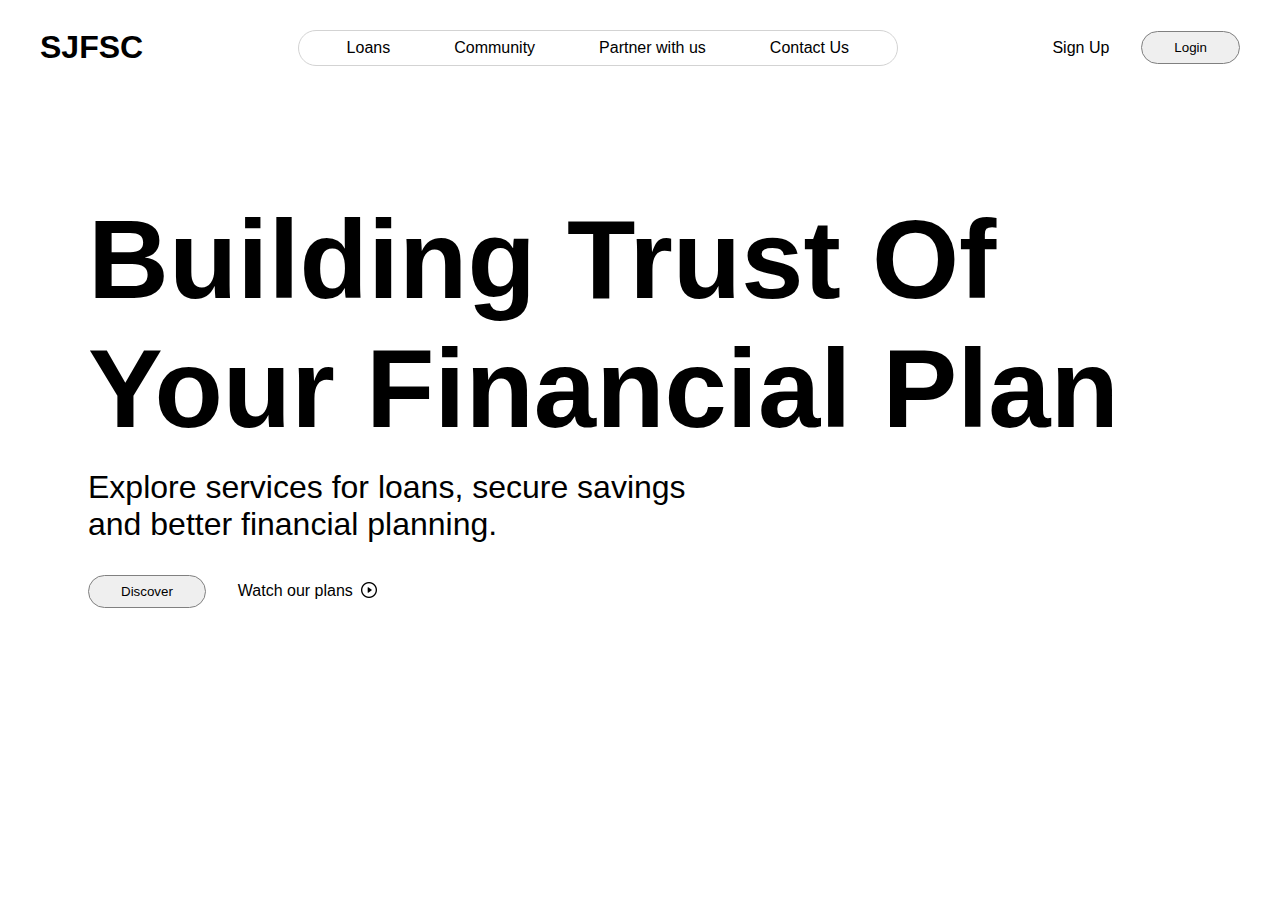
==== index.html @ ea8ee57e "sjfsc first draft" ====
<!DOCTYPE html>
<html lang="en">
<head>
    <meta charset="UTF-8">
    <meta name="viewport" content="width=device-width, initial-scale=1.0">
    <link rel="stylesheet" href="style.css">
    <title>SJFSC</title>
</head>
<body>
    <div class="header">
        <h1>SJFSC</h1>
        <div class="navbar">
            <li>Loans</li>
            <li>Community</li>
            <li>Partner with us</li>
            <li>Contact Us</li>
        </div>
        <div class="buttons">
            <a href="">
                Sign Up
            </a>
            <button class="headerBtn">
                Login
            </button>
        </div>
    </div>

    <div class="Hero">
        <h1 class="heroHeadline">
            Building Trust Of <br>Your Financial Plan
        </h1>
        <p>
            Explore services for loans, secure savings<br> and better financial planning.
        </p>

        <div class="heroBtns">
            <button class="heroBtn">
                Discover
            </button>
                <a href="">
                    Watch our plans
                    <span><img id="playBtn" src="./icons/play-button.png"></span>
                </a>
        </div>
    </div>
</body>
</html>
---- style.css ----
html {
    margin: 0;
    font-family: Arial, Helvetica, sans-serif;
}

body {
    height: 100vh;
    /* background-image: linear-gradient(to bottom right, #fbf8d8, #fdf9aa, #d7f378, #c9f172, #50b159, #182e2a); */
}

.header {
    display: flex;
    justify-content: space-between;
    align-items: center;
    margin: 0 2rem;
}

.navbar {
    display: flex;
    justify-content: space-between;
    align-items: center;
    border: 0.1rem solid lightgray;
    padding: 0.5rem 1rem;
    border-radius: 2rem;
}

li {
    list-style-type: none;
    margin: 0 2rem;
}

.buttons {
    display: flex;
    justify-content: space-between;
    align-items: center;
}

button {
    padding: 0.5rem 2rem;
    border-radius: 2rem;
    border: 0.1rem solid grey;
}

.headerBtn {
    margin-left: 2rem;
}

a {
    text-decoration: none;
    color: black;
}

.Hero {
    text-align: left;
    padding: 2rem 5rem;
}

.heroHeadline {
    font-size: 7rem;
    margin-bottom: 0;
}

p {
    font-size: 2rem;
    margin-top: 1rem;
}

.heroBtns {
    display: flex;
    align-items: center;
}

.heroBtn {
    margin-right: 2rem;
}

#playBtn {
    height: 1rem;
    margin:0 0 -0.1rem 0.2rem;
}
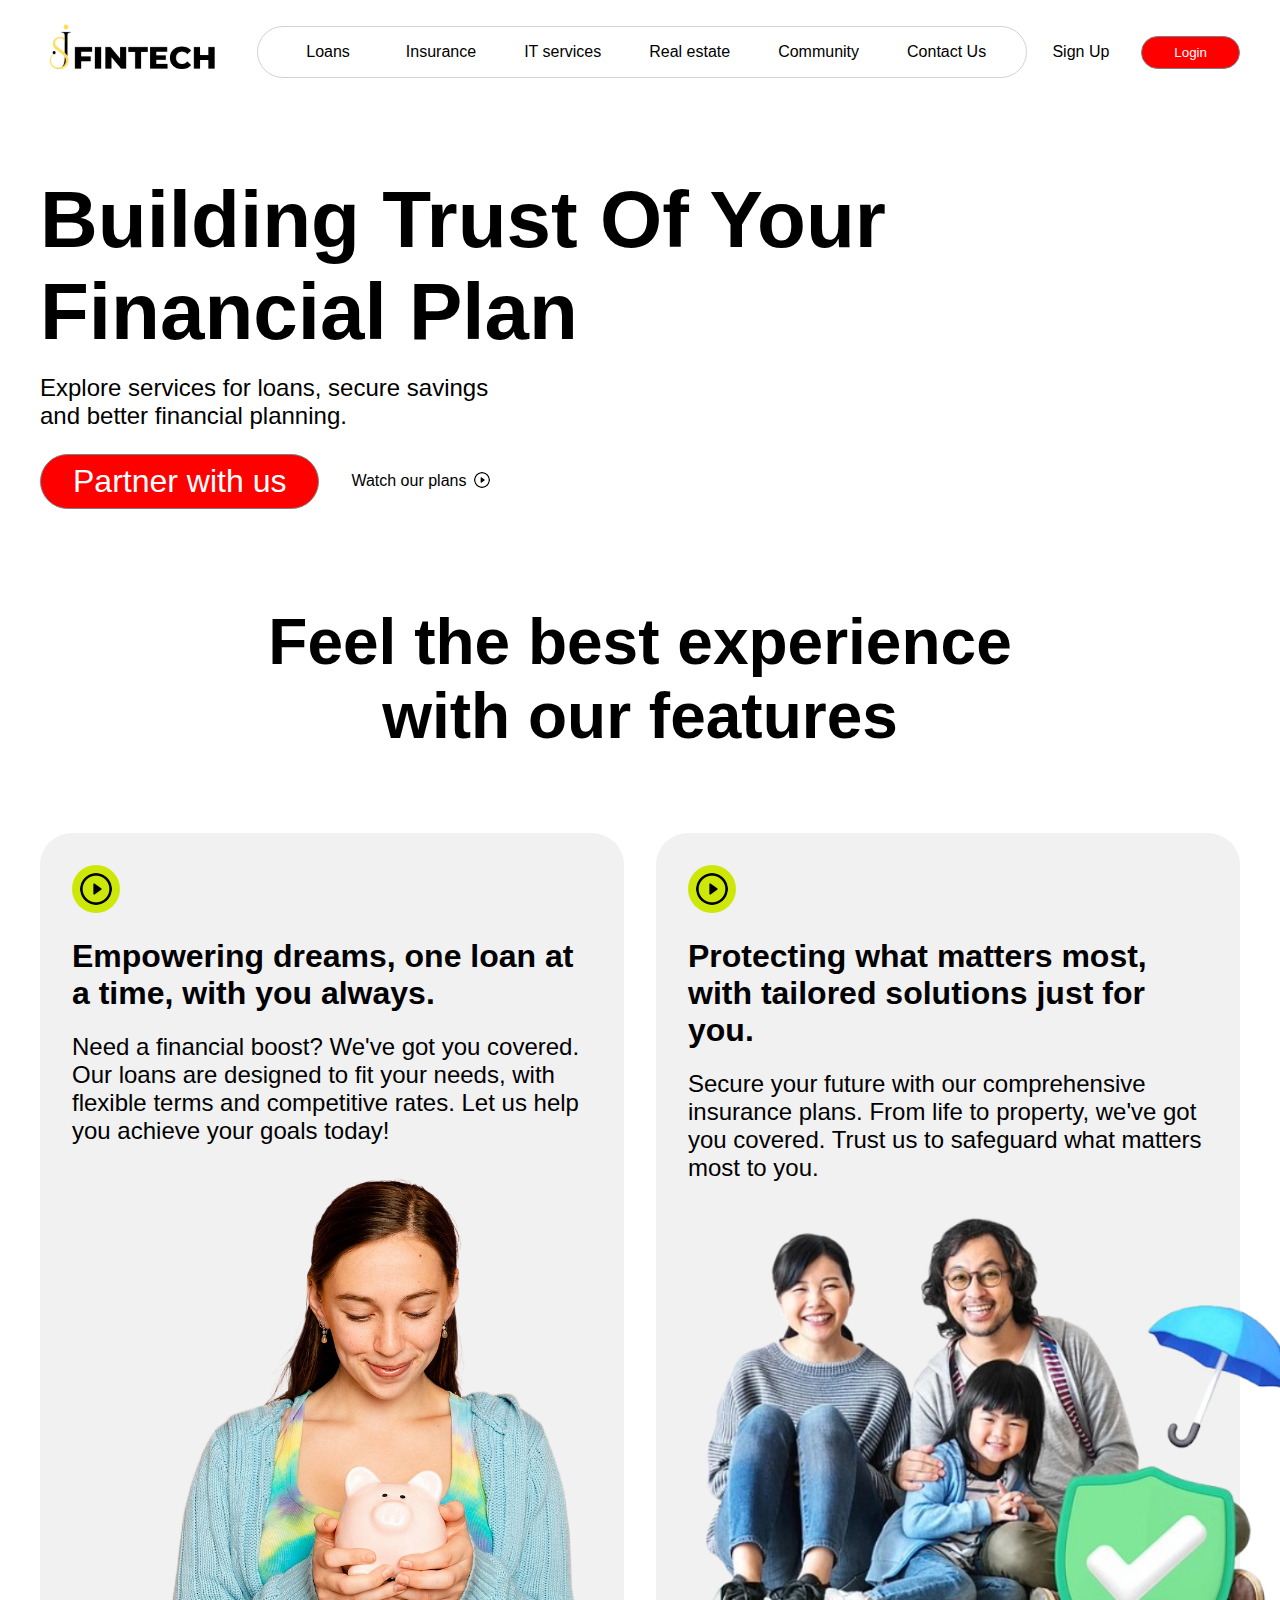
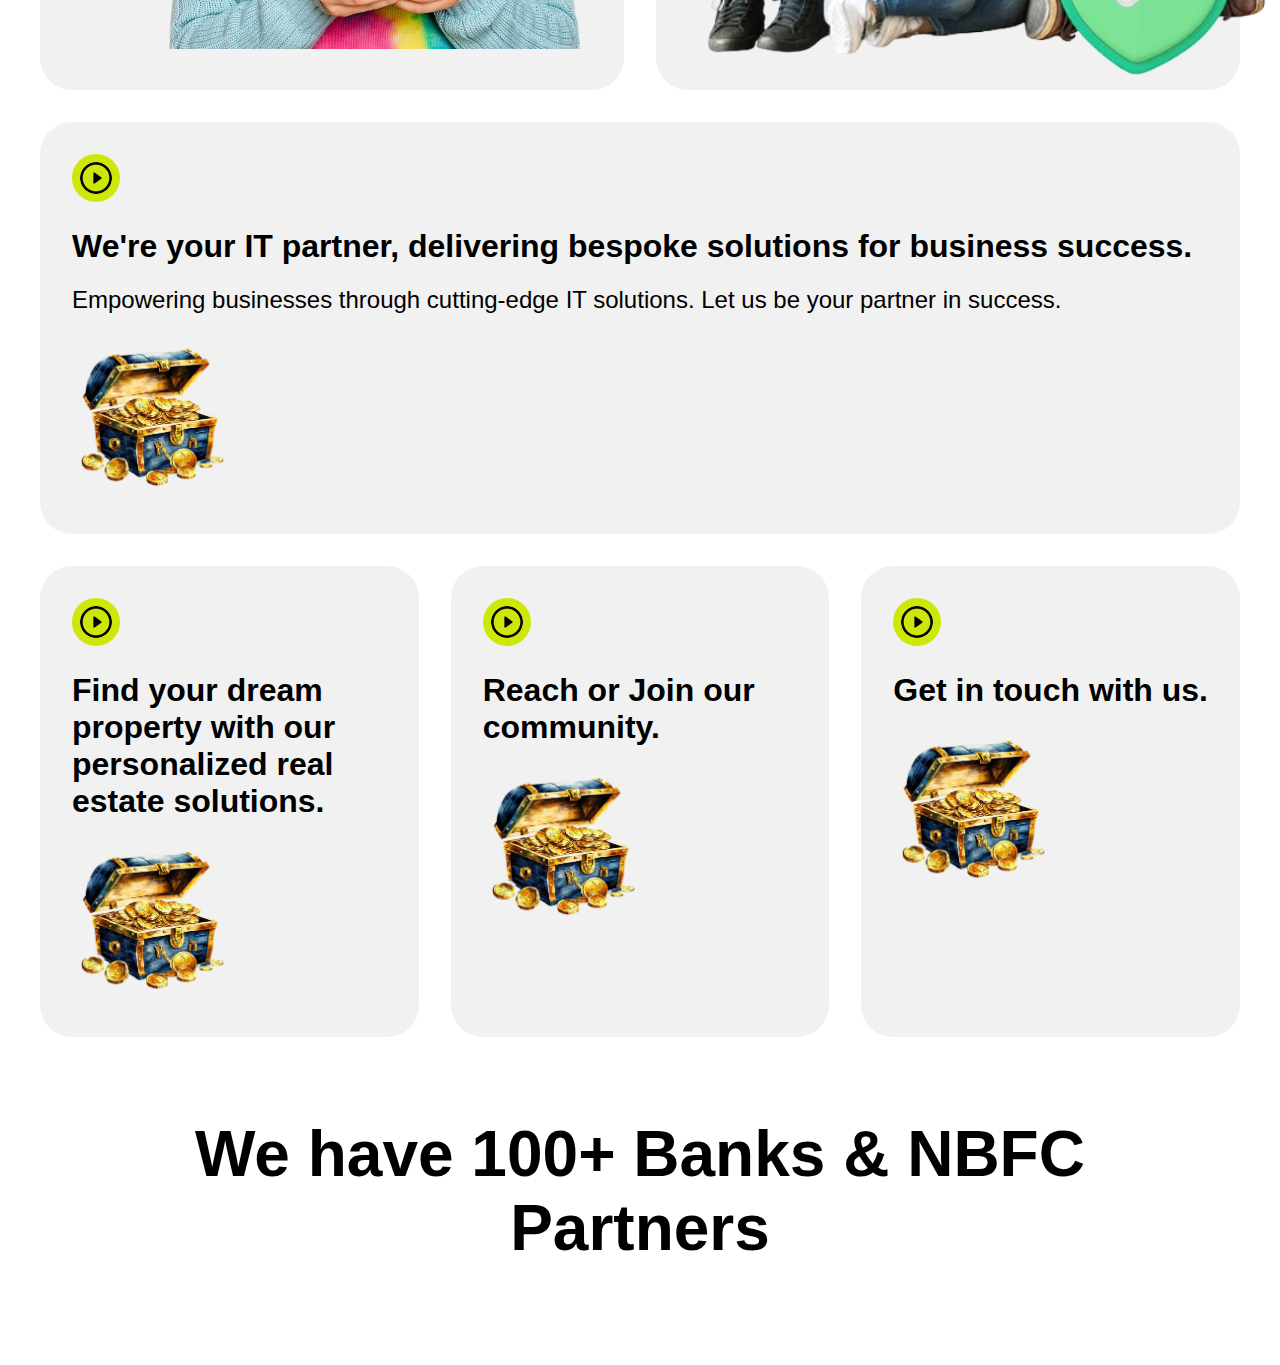
==== commit c2b2d9e9: "added logo, second section, dropdown menu" ====
--- a/index.html
+++ b/index.html
@@ -8,11 +8,34 @@
 </head>
 <body>
     <div class="header">
-        <h1>SJFSC</h1>
+        <img class="logo" src="./icons/logo/sjlogo.png">
         <div class="navbar">
-            <li>Loans</li>
+            <div class="loans">
+                <!-- <a href=""> -->
+                    <button class="loanBtn" onclick="myFunction()">Loans</button>
+                    <div id="loansDD" class="loans-content">
+                        <a href="#personal">Personal loan</a>
+                        <a href="#business">Business loan</a>
+                        <a href="#home">Home loan</a>
+                        <a href="#home">Loan against property / Mortgage</a>
+                        <a href="#home">Educational loan</a>
+                        <a href="#home">Overdraft (OD) and Cash credit (CC)</a>
+                        <a href="#home">Two wheeler loan</a>
+                        <a href="#home">Car loan</a>
+                        <a href="#home">Electric vehicle loan</a>
+                        <a href="#home">Commercial vehicle loan</a>
+                        <a href="#home">Used vehicle loan</a>
+                        <a href="#home">Machinery / Equipment loan</a>
+                        <a href="#home">Professional loan</a>
+                        <a href="#home">Balance transfer / Top-up loans</a>
+                        <a href="#home">Credit card loans</a>
+                    </div>
+                <!-- </a> -->
+            </div>
+            <li>Insurance</li>
+            <li>IT services</li>
+            <li>Real estate</li>
             <li>Community</li>
-            <li>Partner with us</li>
             <li>Contact Us</li>
         </div>
         <div class="buttons">
@@ -27,7 +50,7 @@
 
     <div class="Hero">
         <h1 class="heroHeadline">
-            Building Trust Of <br>Your Financial Plan
+            Building Trust Of Your<br>Financial Plan
         </h1>
         <p>
             Explore services for loans, secure savings<br> and better financial planning.
@@ -35,7 +58,7 @@
 
         <div class="heroBtns">
             <button class="heroBtn">
-                Discover
+                Partner with us
             </button>
                 <a href="">
                     Watch our plans
@@ -43,5 +66,87 @@
                 </a>
         </div>
     </div>
+
+    <h1 class="partSecondHeadline">Feel the best experience<br>with our features</h1>
+
+    <div class="partSecond">
+        <div class="partOne">
+            <div class="partLeft">
+                <a href="">
+                    <img class="icons" src="./icons/play-button.png">
+                    <h1>Empowering dreams, one loan at a time, with you always.</h1>
+                    <p class="partPara">Need a financial boost? We've got you covered. Our loans are designed to fit your needs, with flexible terms and competitive rates. Let us help you achieve your goals today!</p>
+                    <img class="image1" src="./images/loan1.png">
+                </a>
+            </div>
+            <div class="partRight">
+                <a href="">
+                    <img class="icons" src="./icons/play-button.png">
+                    <h1 class="">Protecting what matters most, with tailored solutions just for you.</h1>
+                    <p class="">Secure your future with our comprehensive insurance plans. From life to property, we've got you covered. Trust us to safeguard what matters most to you.</p>
+                    <img class="image2" src="./images/insurance.png">
+                </a>
+            </div>
+        </div>
+        <div class="partTwo">
+            <a href="">
+                <img class="icons" src="./icons/play-button.png">
+                <h1>We're your IT partner, delivering bespoke solutions for business success.</h1>
+                <p class="partPara">Empowering businesses through cutting-edge IT solutions. Let us be your partner in success.</p>
+                <img class="image3" src="./images/file.png">
+            </a>
+        </div>
+        <div class="partOne">
+            <div class="partThird">
+                <a href="">
+                    <img class="icons" src="./icons/play-button.png">
+                    <h1>Find your dream property with our personalized real estate solutions.</h1>
+                    <!-- <p class="partPara">Lorem ipsum dolor sit amet consectetur, adipisicing elit. Dignissimos, quibusdam.</p> -->
+                    <img class="image4" src="./images/file.png">
+                </a>
+            </div>
+            <div class="partThird">
+                <a href="">
+                    <img class="icons" src="./icons/play-button.png">
+                    <h1>Reach or Join our community.</h1>
+                    <!-- <p class="partPara">Lorem ipsum dolor sit amet consectetur, adipisicing elit. Dignissimos, quibusdam.</p> -->
+                    <img class="image5" src="./images/file.png">
+                </a>
+            </div>
+            <div class="partThird">
+                <a href="">
+                    <img class="icons" src="./icons/play-button.png">
+                    <h1>Get in touch with us.</h1>
+                    <!-- <p class="partPara">Lorem ipsum dolor sit amet consectetur, adipisicing elit. Dignissimos, quibusdam.</p> -->
+                    <img class="image6" src="./images/file.png">
+                </a>
+            </div>
+        </div>
+    </div>
+
+    <h1 class="partSecondHeadline">We have 100+ Banks & NBFC Partners</h1>
+    
+    <br>
+    <br>
+
 </body>
-</html>+</html>
+
+<script>
+    function myFunction(){
+        document.getElementById("loansDD").classList.toggle("show");
+    }
+
+    window.onclick = function(event) {
+        if (!event.target.matches('.loans')) {
+            let dropdowns = document.getElementsByClassName("loans-content");
+            let i;
+            for (i = 0; i < dropDowns.length; i++) {
+                let openDropdown = dropdowns[i];
+                if (openDropdown.classList.contains('show')) {
+                    openDropdown.classList.remove('show');
+                }
+            }
+        }
+    }
+</script>--- a/style.css
+++ b/style.css
@@ -4,7 +4,7 @@
 }
 
 body {
-    height: 100vh;
+    height: 80vh;
     /* background-image: linear-gradient(to bottom right, #fbf8d8, #fdf9aa, #d7f378, #c9f172, #50b159, #182e2a); */
 }
 
@@ -12,7 +12,12 @@
     display: flex;
     justify-content: space-between;
     align-items: center;
-    margin: 0 2rem;
+    margin: 1rem 2rem 0 2rem;
+}
+
+.logo {
+    height: 4rem;
+    margin-bottom: 0.5rem;
 }
 
 .navbar {
@@ -24,9 +29,60 @@
     border-radius: 2rem;
 }
 
+/* DROPDOWN BUTTONS */
+
+.loanBtn {
+    background-color: white;
+    color: black;
+    border: none;
+    font-size: 1rem;
+    border: none;
+    cursor: pointer;
+}
+
+.loanBtn:hover, .loanBtn:focus {
+    /* background-color: rgba(128, 128, 128, 0.198); */
+    background-color: black;
+    color: white;
+}
+
+.loans {
+    position: relative;
+    display: inline-block;
+}
+
+.loans-content {
+    display: none;
+    position: absolute;
+    border-radius: 1rem;
+    margin: 1rem 0;
+    min-width: 19rem;
+    overflow: auto;
+    z-index: 1;
+    background-color: rgba(254, 254, 254, 0.289);
+    backdrop-filter: saturate(180%) blur(30px);
+    box-shadow: 0.2rem 0.2rem 1rem 0.2rem rgba(196, 196, 196, 0.32);
+}
+
+.loans-content a {
+    color: black;
+    padding: 0.9rem;
+    text-decoration: none;
+    display: block;
+}
+
+.loans a:hover {
+    background-color: #000000;
+    color: white;
+}
+
+.show {
+    display: block;
+}
+
 li {
     list-style-type: none;
-    margin: 0 2rem;
+    margin: 0 1.5rem;
 }
 
 .buttons {
@@ -39,6 +95,8 @@
     padding: 0.5rem 2rem;
     border-radius: 2rem;
     border: 0.1rem solid grey;
+    background-color: red;
+    color: white;
 }
 
 .headerBtn {
@@ -52,16 +110,16 @@
 
 .Hero {
     text-align: left;
-    padding: 2rem 5rem;
+    padding: 2rem;
 }
 
 .heroHeadline {
-    font-size: 7rem;
+    font-size: 5rem;
     margin-bottom: 0;
 }
 
 p {
-    font-size: 2rem;
+    font-size: 1.5rem;
     margin-top: 1rem;
 }
 
@@ -72,10 +130,91 @@
 
 .heroBtn {
     margin-right: 2rem;
+    font-size: 2rem;
 }
 
 #playBtn {
     height: 1rem;
     margin:0 0 -0.1rem 0.2rem;
-}
-
+    background-color: white;
+    border-radius: 1rem;
+}
+
+.partSecondHeadline {
+    font-size: 4rem;
+    margin: 4rem;
+    text-align: center;
+}
+
+.partOnePara {
+    font-size: 1.2rem;
+}
+
+.partSecond {
+    display: flex;
+    flex-direction: column;
+    margin: 1rem;
+    gap: 1rem;
+}
+
+.partOne {
+    display: flex;
+    margin: 1rem;
+    gap: 2rem;
+    width: calc(100% - 2rem);
+}
+
+.partLeft, .partRight {
+    display: flex;
+    flex-direction: column;
+    background-color: rgba(211, 211, 211, 0.325);
+    padding: 2rem 2rem 0 2rem;
+    border-radius: 2rem;
+    width: calc(50% - 5rem);
+}
+
+.partTwo {
+    padding: 2rem;
+    background-color: rgba(211, 211, 211, 0.325);
+    margin: 0 1rem;
+    border-radius: 2rem;
+}
+
+.partThird {
+    display: flex;
+    flex-direction: column;
+    background-color: rgba(211, 211, 211, 0.325);
+    padding: 2rem;
+    border-radius: 2rem;
+    width: calc(33.33333% - 5rem);
+}
+
+.icons {
+    height: 2rem;
+    width: 2rem;
+    background-color: rgb(205, 231, 8);
+    padding: 0.5rem;
+    border-radius: 2rem;
+}
+
+.image1,
+.image2 {
+    height: 30rem;
+}
+
+.image1 {
+    margin-left: 4rem;
+}
+
+.image2 {
+    margin-left: -4rem;
+}
+
+.image3,
+.image4,
+.image5,
+.image6 {
+    height: 10rem;
+}
+
+
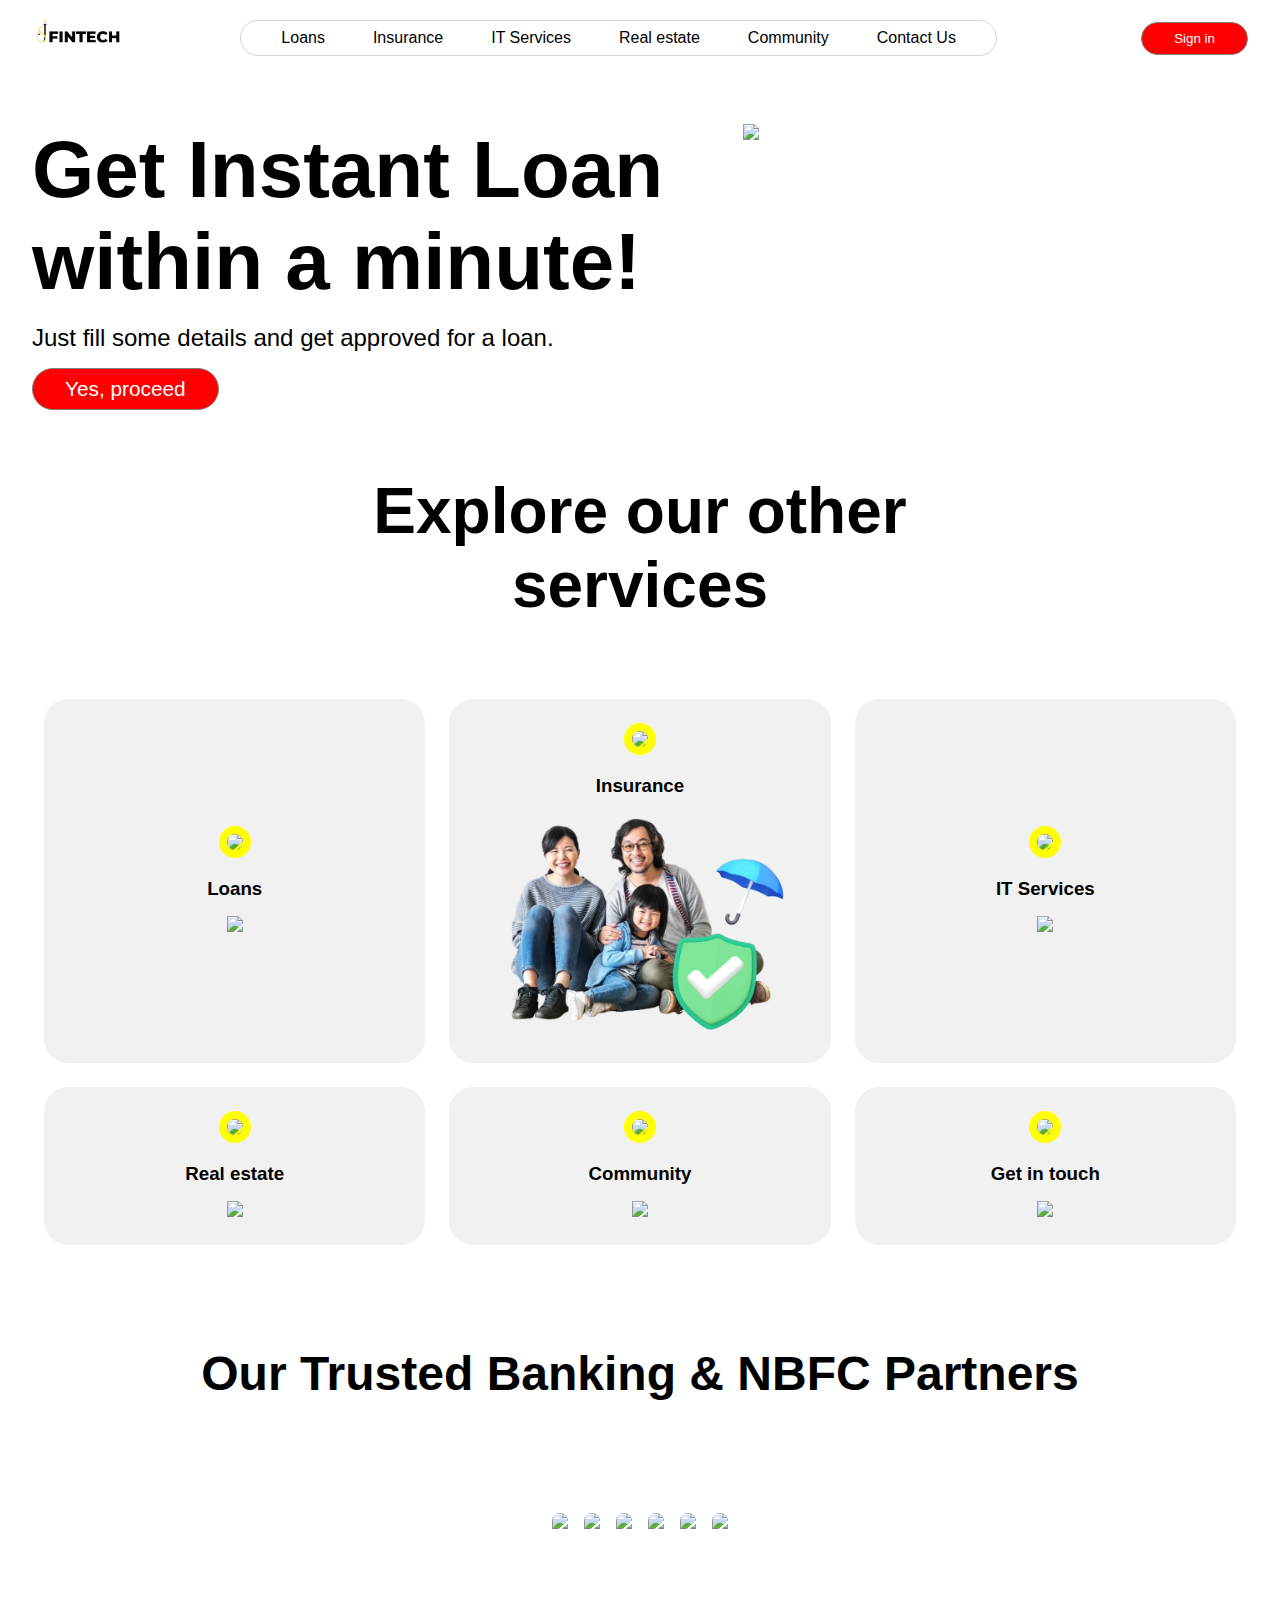
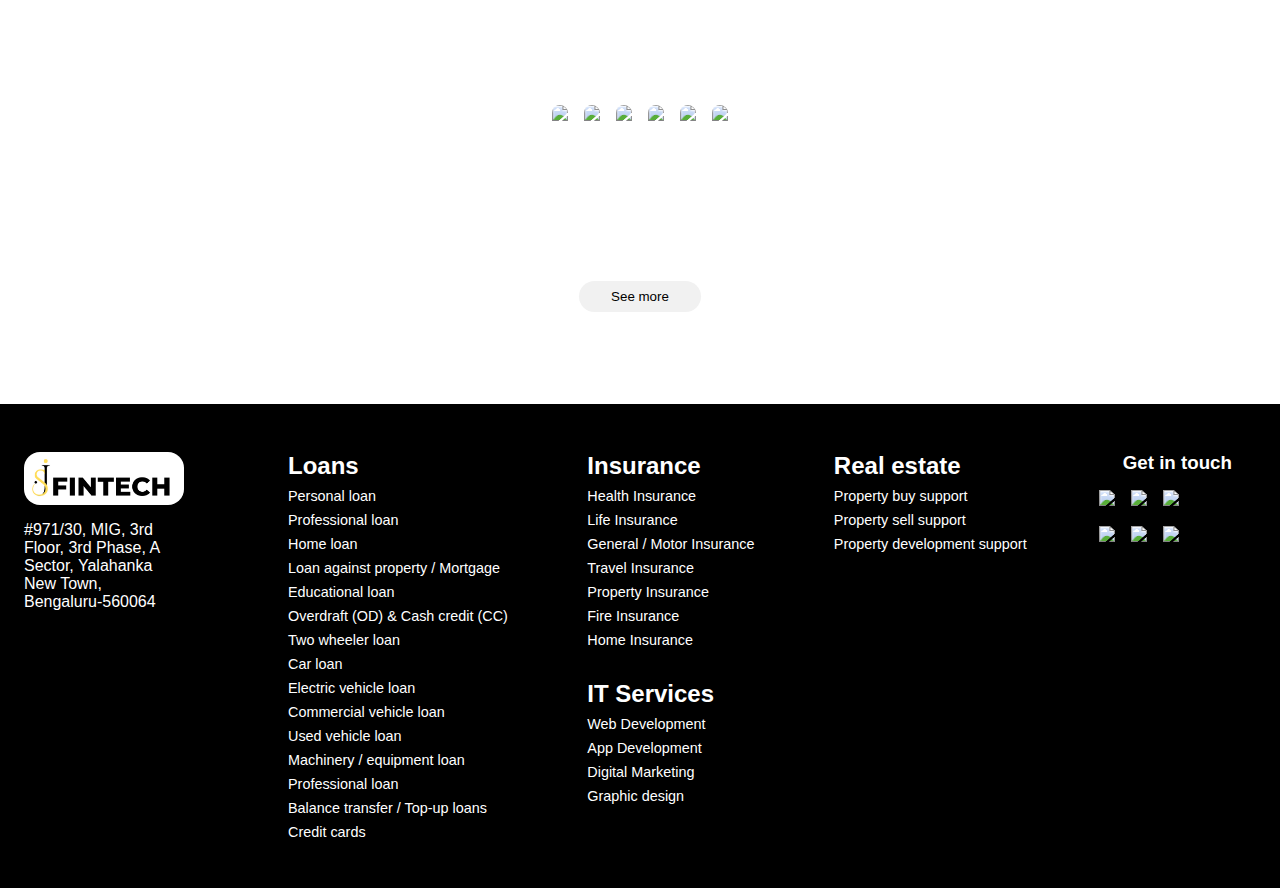
==== commit cc081b69: "add function to login button have to add google authentication to website" ====
--- a/index.html
+++ b/index.html
@@ -3,17 +3,19 @@
 <head>
     <meta charset="UTF-8">
     <meta name="viewport" content="width=device-width, initial-scale=1.0">
+    <script src="./index.js" defer type="module"></script>
     <link rel="stylesheet" href="style.css">
     <title>SJFSC</title>
 </head>
-<body>
+<body onload="showSecondary()">
     <div class="header">
-        <img class="logo" src="./icons/logo/sjlogo.png">
+        <a href="index.html">
+            <img class="logo" src="./icons/logo/sjlogo.png">
+        </a>
         <div class="navbar">
-            <div class="loans">
-                <!-- <a href=""> -->
-                    <button class="loanBtn" onclick="myFunction()">Loans</button>
-                    <div id="loansDD" class="loans-content">
+            <div class="dropdown" id="loans">
+                <a class="dropBtn" id="loanBtn">Loans</a>
+                    <div class="dropdown-content">
                         <a href="#personal">Personal loan</a>
                         <a href="#business">Business loan</a>
                         <a href="#home">Home loan</a>
@@ -28,125 +30,333 @@
                         <a href="#home">Machinery / Equipment loan</a>
                         <a href="#home">Professional loan</a>
                         <a href="#home">Balance transfer / Top-up loans</a>
-                        <a href="#home">Credit card loans</a>
-                    </div>
-                <!-- </a> -->
-            </div>
-            <li>Insurance</li>
-            <li>IT services</li>
-            <li>Real estate</li>
-            <li>Community</li>
-            <li>Contact Us</li>
+                        <a href="#home">Credit cards</a>
+                    </div>
+            </div>
+            <div class="dropdown" id="insurance">
+                <a class="dropBtn" id="loanBtn">Insurance</a>
+                    <div class="dropdown-content">
+                        <a href="#">Health insurance</a>
+                        <a href="#">Life insurance</a>
+                        <a href="#">General / Motor insurance</a>
+                        <a href="#">Travel insurance</a>
+                        <a href="#">Property insurance</a>
+                        <a href="#">Fire insurance</a>
+                        <a href="#">Home insurance</a>
+                    </div>
+            </div>
+            <div class="dropdown" id="itServices">
+                <a class="dropBtn" id="loanBtn">IT Services</a>
+                    <div class="dropdown-content">
+                        <a href="#">Web development</a>
+                        <a href="#">App development</a>
+                        <a href="#">Digital marketing</a>
+                        <a href="#">Graphic design</a>
+                    </div>
+            </div>
+            <div class="dropdown" id="realEstate">
+                <a class="dropBtn" id="loanBtn">Real estate</a>
+                    <div class="dropdown-content">
+                        <a href="#">Property Buy support</a>
+                        <a href="#">Property Sell support</a>
+                        <a href="#">Project development support</a>
+                    </div>
+            </div>
+            <div class="dropdown" id="community">
+                <a class="dropBtn" id="loanBtn">Community</a>
+                    <div class="dropdown-content">
+                    </div>
+            </div>
+            <div class="dropdown" id="contactUs">
+                <a class="dropBtn" id="loanBtn">Contact Us</a>
+                    <div class="dropdown-content">
+                    </div>
+            </div>
         </div>
         <div class="buttons">
-            <a href="">
-                Sign Up
-            </a>
-            <button class="headerBtn">
-                Login
+            <button class="headerBtn" id="google-login-btn">
+                Sign in
             </button>
         </div>
+        <!-- Hamburger menu -->
+        <div id="myNav" class="overlay">
+            <a href="" class="closeBtn" onclick="closeNav()">&times;</a>
+            <div class="overlay-content">
+                <a href="./loans.html">Loans</a>
+                <a href="./insurance.html">Insurance</a>
+                <a href="./itServices.html">IT Services</a>
+                <a href="./realEstate.html">Real estate</a>
+                <a href="#">Community</a>
+                <a href="#">Contact Us</a>
+                <a href="#">Sign up</a>
+            </div>
+        </div>
+        <span class="hamBtn" onclick="openNav()">&#9776;</span>
     </div>
 
     <div class="Hero">
-        <h1 class="heroHeadline">
-            Building Trust Of Your<br>Financial Plan
-        </h1>
-        <p>
-            Explore services for loans, secure savings<br> and better financial planning.
-        </p>
-
-        <div class="heroBtns">
-            <button class="heroBtn">
-                Partner with us
-            </button>
-                <a href="">
-                    Watch our plans
-                    <span><img id="playBtn" src="./icons/play-button.png"></span>
-                </a>
-        </div>
-    </div>
-
-    <h1 class="partSecondHeadline">Feel the best experience<br>with our features</h1>
-
-    <div class="partSecond">
-        <div class="partOne">
-            <div class="partLeft">
-                <a href="">
-                    <img class="icons" src="./icons/play-button.png">
-                    <h1>Empowering dreams, one loan at a time, with you always.</h1>
-                    <p class="partPara">Need a financial boost? We've got you covered. Our loans are designed to fit your needs, with flexible terms and competitive rates. Let us help you achieve your goals today!</p>
-                    <img class="image1" src="./images/loan1.png">
-                </a>
-            </div>
-            <div class="partRight">
-                <a href="">
-                    <img class="icons" src="./icons/play-button.png">
-                    <h1 class="">Protecting what matters most, with tailored solutions just for you.</h1>
-                    <p class="">Secure your future with our comprehensive insurance plans. From life to property, we've got you covered. Trust us to safeguard what matters most to you.</p>
-                    <img class="image2" src="./images/insurance.png">
-                </a>
-            </div>
-        </div>
-        <div class="partTwo">
-            <a href="">
-                <img class="icons" src="./icons/play-button.png">
-                <h1>We're your IT partner, delivering bespoke solutions for business success.</h1>
-                <p class="partPara">Empowering businesses through cutting-edge IT solutions. Let us be your partner in success.</p>
-                <img class="image3" src="./images/file.png">
-            </a>
-        </div>
-        <div class="partOne">
-            <div class="partThird">
-                <a href="">
-                    <img class="icons" src="./icons/play-button.png">
-                    <h1>Find your dream property with our personalized real estate solutions.</h1>
-                    <!-- <p class="partPara">Lorem ipsum dolor sit amet consectetur, adipisicing elit. Dignissimos, quibusdam.</p> -->
-                    <img class="image4" src="./images/file.png">
-                </a>
-            </div>
-            <div class="partThird">
-                <a href="">
-                    <img class="icons" src="./icons/play-button.png">
-                    <h1>Reach or Join our community.</h1>
-                    <!-- <p class="partPara">Lorem ipsum dolor sit amet consectetur, adipisicing elit. Dignissimos, quibusdam.</p> -->
-                    <img class="image5" src="./images/file.png">
-                </a>
-            </div>
-            <div class="partThird">
-                <a href="">
-                    <img class="icons" src="./icons/play-button.png">
-                    <h1>Get in touch with us.</h1>
-                    <!-- <p class="partPara">Lorem ipsum dolor sit amet consectetur, adipisicing elit. Dignissimos, quibusdam.</p> -->
-                    <img class="image6" src="./images/file.png">
-                </a>
-            </div>
-        </div>
-    </div>
-
-    <h1 class="partSecondHeadline">We have 100+ Banks & NBFC Partners</h1>
-    
+        <div class="hero_left">
+            <h1 class="heroHeadline">
+                Get Instant Loan<br>within a minute!
+            </h1>
+            <p>
+                Just fill some details and get approved for a loan.
+            </p>
+
+            <div class="heroBtns">
+                <button class="heroBtn">
+                    Yes, proceed
+                </button>
+                    <a href="">
+                    <!-- Watch our plans -->
+                    <!-- <span><img id="playBtn" src="./icons/play-button.png"></span> -->
+                    </a>
+            </div>
+        </div>
+        <div class="hero_right">
+            <img class="hero_right_image" src="./images/heroImage.png">
+        </div>
+    </div>
+
+    <h1 class="partSecondHeadline">Explore our other<br>services</h1>
+
+    <div class="services">
+        <div class="services_part">
+            <div class="services_part_section one">
+                <a href="./loans.html">
+                    <img class="icons" src="./icons/loans.png">
+                    <h3 class="services_part_section_headline">Loans</h3>
+                    <img class="services_part_section_image" src="./images/loans.png">
+                </a>
+            </div>
+            <div class="services_part_section two">
+                <a href="./insurance.html">
+                    <img class="icons" src="./icons/insurance.png">
+                    <h3 class="services_part_section_headline">Insurance</h3>
+                    <img class="services_part_section_image" src="./images/insurance.png">
+                </a>
+            </div>
+            <div class="services_part_section three">
+                <a href="./itServices.html">
+                    <img class="icons" src="./icons/ITservices.png">
+                    <h3 class="services_part_section_headline">IT Services</h3>
+                    <img class="services_part_section_image" src="./images/it.png"/>
+                </a>
+            </div>
+            <div class="services_part_section four">
+                <a href="./realEstate.html">
+                    <img class="icons" src="./icons/realEstate.png">
+                    <h3 class="services_part_section_headline">Real estate</h3>
+                    <img class="services_part_section_image real_estate" src="./images/realEstate.png">
+                </a>
+            </div>
+            <div class="services_part_section five">
+                <a href="#footer">
+                    <img class="icons" src="./icons/community.png">
+                    <h3 class="services_part_section_headline">Community</h3>
+                    <img class="services_part_section_image" src="./images/community.png">
+                </a>
+            </div>
+            <div class="services_part_section six">
+                <a href="#footer">
+                    <img class="icons" src="./icons/getInTouch.png">
+                    <h3 class="services_part_section_headline">Get in touch</h3>
+                    <img class="services_part_section_image" src="./images/getInTouch.png">
+                </a>
+            </div>
+        </div>
+    </div>
+
+    <!-- Partners-section -->
+
+    <div class="partners">
+        <h1 class="partners_headline">Our Trusted Banking & NBFC Partners</h1>
+        <div class="partners_list primary">
+            <img class="partner_image" src="./photo/Untitled design (1).png" height="50px" >
+            <img class="partner_image" src="./photo/Untitled design (2).png" height="50px">
+            <img class="partner_image" src="./photo/Untitled design (3).png" height="50pv">
+            <img class="partner_image" src="./photo/Untitled design (4).png" height="50px">
+            <img class="partner_image" src="./photo/Untitled design (5).png" height="50px">
+            <img class="partner_image" src="./photo/untitled 100.png" height="50px">   
+        </div>
+
+        <div class="partners_list primary">
+            <img class="partner_image" src="./photo/Untitled design (7).png" height="50px">
+            <img class="partner_image" src="./photo/Untitled design (8).png" height="50px">
+            <img class="partner_image" src="./photo/Untitled design (9).png" height="50px">
+            <img class="partner_image" src="./photo/Untitled design (10).png" height="50px">
+            <img class="partner_image" src="./photo/Untitled design (11).png" height="50px">
+            <img class="partner_image" src="./photo/Untitled design (12).png" height="50px">
+        </div>
+
+        <div id="secondary">
+            <div class="partners_list secondary">
+                <img class="partner_image" src="./photo/Untitled design (13).png" height="50px">
+                <img class="partner_image" src="./photo/Untitled design (14).png" height="50px">
+                <img class="partner_image" src="./photo/Untitled design (15).png" height="50px">
+                <img class="partner_image"src="./photo/Untitled design (16).png" height="50px">
+                <img class="partner_image" src="./photo/Untitled design (17).png" height="50px">
+                <img class="partner_image" src="./photo/Untitled design (18).png" height="50px">
+            </div>
+
+            <div class="partners_list secondary">
+                <img class="partner_image" src="./photo/Untitled design (19).png" height="50px">
+                <img class="partner_image" src="./photo/Untitled design (21).png" height="50px">
+                <img class="partner_image" src="./photo/Untitled design (22).png" height="50px">
+                <img class="partner_image" src="./photo/Untitled design (23).png" height="50px">
+                <img class="partner_image" src="./photo/Untitled design 12000.png" height="50px">
+                <img class="partner_image" src="./photo/Untitled design.png" height="50px">
+            </div>
+
+            <div class="partners_list secondary">
+                <img class="partner_image" src="resized/ambit.jpeg" alt="ambit">
+                <img class="partner_image" src="resized/ashv.png" alt="ashv">
+                <img class="partner_image" src="resized/Axis.png" alt="axis">
+                <img class="partner_image" src="resized/birla.png" id="birla" alt="birla">
+                <img class="partner_image" src="resized/chola.png" alt="chola">
+                <img class="partner_image" src="resized/credilio.png" alt="credilio">
+            </div>
+
+            <div class="partners_list secondary">
+                <img class="partner_image" src="resized/creditsaison.jpeg" alt="creditsaison">
+                <img class="partner_image" src="resized/duetstche.png" alt="duetstche">
+                <img class="partner_image" src="resized/Fed.jpeg" alt="Fed">
+                <img class="partner_image" src="resized/Fulletron.png" alt="Fulletron">
+                <img class="partner_image" src="resized/Godrej.jpg" alt="Godrej">
+                <img class="partner_image" src="resized/Hero fincorp.png" alt="Hero">
+            </div>
+
+            <div class="partners_list secondary">
+                <img class="partner_image" src="resized/ICICI.png" alt="ICICI">
+                <img class="partner_image" src="resized/India Bulls.png" alt="India_bulls">
+                <img class="partner_image" src="resized/Werize.jpg" alt="Werize">
+                <img class="partner_image" src="resized/Kotak.png" alt="Kotak">
+                <img class="partner_image" src="resized/piramal.png" alt="piramal">
+                <img class="partner_image" src="resized/kvb.jpeg" id="kvb" alt="kvb">
+            </div>
+
+            <div class="partners_list secondary">
+                <img class="partner_image" src="resized/manappuram.png" alt="manappuram">
+                <img class="partner_image" src="resized/kuwy.jpeg" alt="kuwy">
+                <img class="partner_image" src="resized/jana small.png" id="jana" alt="jana">
+                <img class="partner_image" src="resized/Poonawala.png" alt="Poonawala">
+                <img class="partner_image" src="resized/Sundharam.png" alt="Sundharam">
+                <img class="partner_image" src="resized/ujjivan.png" alt="ujjivan">
+            </div>
+        </div>
+
+        <button class="partners_button" id="seemore_button" onclick="showSecondary()">See more</button>
+        <button class="partners_button" id="seeless_button" onclick="showSecondary()">See less</button>
+    </div>
+
     <br>
     <br>
 
+    <div class="footer" id="footer">
+        <div class="footer_left_container">
+            <img class="footer_left_image" src="./icons/logo/sjlogo.png">
+            <p class="footer_left_para">
+                #971/30, MIG, 3rd Floor, 3rd Phase, A Sector, Yalahanka New Town, <br>Bengaluru-560064
+            </p>
+        </div>
+        <div class="footer_middle_container">
+            <ul class="footer_middle_list one">
+                <li><strong>Loans</strong></li>
+                <li class="footer_middle_list_item">Personal loan</li>
+                <li class="footer_middle_list_item">Professional loan</li>
+                <li class="footer_middle_list_item">Home loan</li>
+                <li class="footer_middle_list_item">Loan against property / Mortgage</li>
+                <li class="footer_middle_list_item">Educational loan</li>
+                <li class="footer_middle_list_item">Overdraft (OD) & Cash credit (CC)</li>
+                <li class="footer_middle_list_item">Two wheeler loan</li>
+                <li class="footer_middle_list_item">Car loan</li>
+                <li class="footer_middle_list_item">Electric vehicle loan</li>
+                <li class="footer_middle_list_item">Commercial vehicle loan</li>
+                <li class="footer_middle_list_item">Used vehicle loan</li>
+                <li class="footer_middle_list_item">Machinery / equipment loan</li>
+                <li class="footer_middle_list_item">Professional loan</li>
+                <li class="footer_middle_list_item">Balance transfer / Top-up loans</li>
+                <li class="footer_middle_list_item">Credit cards</li>
+            </ul>
+            <ul class="footer_middle_list one">
+                <li><strong>Insurance</strong></li>
+                <li class="footer_middle_list_item">Health Insurance</li>
+                <li class="footer_middle_list_item">Life Insurance</li>
+                <li class="footer_middle_list_item">General / Motor Insurance</li>
+                <li class="footer_middle_list_item">Travel Insurance</li>
+                <li class="footer_middle_list_item">Property Insurance</li>
+                <li class="footer_middle_list_item">Fire Insurance</li>
+                <li class="footer_middle_list_item">Home Insurance</li>
+                <br>
+                <li><strong>IT Services</strong></li>
+                <li class="footer_middle_list_item">Web Development</li>
+                <li class="footer_middle_list_item">App Development</li>
+                <li class="footer_middle_list_item">Digital Marketing</li>
+                <li class="footer_middle_list_item">Graphic design</li>
+            </ul>
+            <ul class="footer_middle_list one">
+                <li ><strong>Real estate</strong></li>
+                <li class="footer_middle_list_item">Property buy support</li>
+                <li class="footer_middle_list_item">Property sell support</li>
+                <li class="footer_middle_list_item">Property development support</li>
+            </ul>
+        </div>
+        <div class="footer_right_container">
+            <h3 class="footer_right_container_headline">Get in touch</h3>
+            <div class="footer_right_contact">
+                <div class="footer_right_contact_logo">
+                    <a href="./icons/logo/phone-call.png">
+                        <img class="footer_right_social_logo_image call" src="./icons/logo/phone.png">
+                    </a>
+                    <a href="#">
+                        <img class="footer_right_social_logo_image whatsapp" src="./icons/logo/whatsapp.png">
+                    </a>
+                    <a href="#">
+                        <img class="footer_right_social_logo_image email" src="./icons/logo/email.webp">
+                    </a>
+                </div>
+            </div>
+            <div class="footer_right_social">
+                <div class="footer_right_social_logo">
+                    <a href="#">
+                        <img class="footer_right_social_logo_image insta" src="./icons/logo/instagram.webp">
+                    </a>
+                    <a href="#">
+                        <img class="footer_right_social_logo_image fb" src="./icons/logo/facebook.png">
+                    </a>
+                    <a href="#">
+                        <img class="footer_right_social_logo_image linkedin" src="./icons/logo/linkedin.webp">
+                    </a>
+                </div>
+            </div>
+        </div>
+    </div>
+
 </body>
 </html>
 
 <script>
-    function myFunction(){
-        document.getElementById("loansDD").classList.toggle("show");
+function openNav() {
+  document.getElementById("myNav").style.width = "100%";
+}
+
+function closeNav() {
+  document.getElementById("myNav").style.width = "0%";
+}
+
+function showSecondary() {
+    let secondary = document.getElementById('secondary');
+    let seeMoreBtn = document.getElementById('seemore_button');
+    let seeLessBtn = document.getElementById('seeless_button');
+
+    if(secondary.style.display === 'none') {
+        secondary.style.display = 'block';
+        seeMoreBtn.style.display = 'none';
+        seeLessBtn.style.display = 'block';
+    } else {
+        secondary.style.display = 'none';
+        seeLessBtn.style.display = 'none';
+        seeMoreBtn.style.display = 'block';
     }
-
-    window.onclick = function(event) {
-        if (!event.target.matches('.loans')) {
-            let dropdowns = document.getElementsByClassName("loans-content");
-            let i;
-            for (i = 0; i < dropDowns.length; i++) {
-                let openDropdown = dropdowns[i];
-                if (openDropdown.classList.contains('show')) {
-                    openDropdown.classList.remove('show');
-                }
-            }
-        }
-    }
+}
 </script>--- a/style.css
+++ b/style.css
@@ -1,10 +1,12 @@
-html {
+* {
     margin: 0;
+    padding: 0;
+    box-sizing: border-box;
     font-family: Arial, Helvetica, sans-serif;
 }
 
 body {
-    height: 80vh;
+    height: 100vh;
     /* background-image: linear-gradient(to bottom right, #fbf8d8, #fdf9aa, #d7f378, #c9f172, #50b159, #182e2a); */
 }
 
@@ -12,11 +14,11 @@
     display: flex;
     justify-content: space-between;
     align-items: center;
-    margin: 1rem 2rem 0 2rem;
+    margin: 1rem 2rem;
 }
 
 .logo {
-    height: 4rem;
+    height: 2rem;
     margin-bottom: 0.5rem;
 }
 
@@ -29,55 +31,51 @@
     border-radius: 2rem;
 }
 
-/* DROPDOWN BUTTONS */
-
-.loanBtn {
+.dropdown {
+    position: relative;
+    display: inline-block;
+}
+
+.dropdown-content {
+    display: none;
+    position: absolute;
+    border-radius: 0.5rem;
+    min-width: 21rem;
+    z-index: 1;
+    background-color: rgba(254, 254, 254, 0.289);
+    backdrop-filter: saturate(180%) blur(30px);
+    box-shadow: 0.2rem 0.2rem 1rem 0.2rem rgba(196, 196, 196, 0.32);
+}
+
+.dropdown-content a {
+    color: black;
+    padding: 0.9rem 2rem;
+    text-decoration: none;
+    display: block;
+}
+
+.dropdown-content a:hover {
+    background-color: #000000;
+    color: white;
+    border-radius: 0.5rem;
+}
+
+.dropdown:hover .dropBtn {
+    background-color: rgba(0, 0, 0, 0.105);
+}
+
+.dropdown:hover .dropdown-content {
+    display: block;
+}
+
+.dropBtn {
     background-color: white;
     color: black;
     border: none;
     font-size: 1rem;
-    border: none;
-    cursor: pointer;
-}
-
-.loanBtn:hover, .loanBtn:focus {
-    /* background-color: rgba(128, 128, 128, 0.198); */
-    background-color: black;
-    color: white;
-}
-
-.loans {
-    position: relative;
-    display: inline-block;
-}
-
-.loans-content {
-    display: none;
-    position: absolute;
+    margin: 0.5rem;
+    padding: 0.25rem 1rem;
     border-radius: 1rem;
-    margin: 1rem 0;
-    min-width: 19rem;
-    overflow: auto;
-    z-index: 1;
-    background-color: rgba(254, 254, 254, 0.289);
-    backdrop-filter: saturate(180%) blur(30px);
-    box-shadow: 0.2rem 0.2rem 1rem 0.2rem rgba(196, 196, 196, 0.32);
-}
-
-.loans-content a {
-    color: black;
-    padding: 0.9rem;
-    text-decoration: none;
-    display: block;
-}
-
-.loans a:hover {
-    background-color: #000000;
-    color: white;
-}
-
-.show {
-    display: block;
 }
 
 li {
@@ -108,9 +106,71 @@
     color: black;
 }
 
+/* HAMBURGER MENU */
+
+.hamBtn {
+    font-size: 30px;
+    cursor: pointer;
+}
+
+.overlay {
+    height: 100vh;
+    width: 0;
+    position: fixed;
+    z-index: 1;
+    top: 0;
+    left: 0;
+    background-color: rgb(0,0,0);
+    background-color: rgba(0,0,0, 0.9);
+    overflow-x: hidden;
+    transition: 0.5s;
+}
+
+.overlay-content {
+    position: relative;
+    top: 0%;
+    width: 100%;
+    text-align: center;
+    margin-top: 30px;
+}
+
+.overlay a {
+    padding: 8px;
+    text-decoration: none;
+    font-size: 36px;
+    color: #818181;
+    display: block;
+    transition: 0.3s;
+}
+
+.overlay a:hover, .overlay a:focus {
+    color: #f1f1f1;
+}
+
+.overlay .closebtn {
+    position: absolute;
+    top: 20px;
+    right: 45px;
+    font-size: 60px;
+    transition: 0.3s;
+}
+
+@media screen and (max-height: 450px) {
+    .overlay a {font-size: 20px}
+    .overlay .closebtn {
+    font-size: 40px;
+    top: 15px;
+    right: 35px;
+    }
+}
+
+/* HERO */
+
 .Hero {
     text-align: left;
-    padding: 2rem;
+    margin: 4rem 2rem;
+    display: flex;
+    gap: 5rem;
 }
 
 .heroHeadline {
@@ -120,7 +180,7 @@
 
 p {
     font-size: 1.5rem;
-    margin-top: 1rem;
+    margin: 1rem 0;
 }
 
 .heroBtns {
@@ -130,7 +190,12 @@
 
 .heroBtn {
     margin-right: 2rem;
-    font-size: 2rem;
+    font-size: 1.3rem;
+}
+
+.heroBtn:hover {
+    background-color: white;
+    color: red;
 }
 
 #playBtn {
@@ -140,81 +205,326 @@
     border-radius: 1rem;
 }
 
-.partSecondHeadline {
+.hero_right_image {
+    margin-right: -2rem;
+    width: 120%;
+}
+
+/* Services */
+.icons {
+    background-color: yellow;
+    height: 3rem;
+    margin-bottom: 1rem;
+    border-radius: 1.5rem;
+    padding: 0.5rem;
+}
+
+.services, /* index-page */
+.loans /* loans-page */ {
+    display: flex;
+    flex-direction: column;
+    margin: 1.5rem;
+}
+
+.services_part, /* index-page */
+.loan_types /* loans-page */{
+    display: flex;
+    justify-content: center;
+    padding: 1.5rem;
+    gap: 1.5rem;
+    margin: -0.7rem;
+    flex-wrap: wrap;
+}
+
+.services_part_section, /* index-page */
+.loan_types_section /* loans-page */ {
+    display: flex;
+    justify-content: center;
+    background-color: #f1f1f1;
+    padding: 1.5rem;
+    border-radius: 1.5rem;
+    width: calc(33.33333% - 1.3rem);
+    align-items: center;
+    text-align: center;
+}
+
+.loan_types_section {
+    width: calc(16.66667% - 1.3rem);
+}
+
+.services_part_section:hover, /* index-page */
+.loan_types_section:hover /* loans-page */ {
+    background-color: black;
+    transform: scale(1.1);
+    transition: 0.2s ease;
+}
+
+.services_part_section:hover .services_part_section_headline, /* index-page */ 
+.loan_types_section:hover .loan_types_section_headline /* loans-page */ {
+    color: white;
+    transform: scale(1.1);
+}
+
+.services_part_section_image,
+.loan_types_section_image {
+    width: 100%;
+    margin-top: 1rem;
+}
+
+.partSecondHeadline,
+.loans_headline {
     font-size: 4rem;
     margin: 4rem;
     text-align: center;
 }
 
-.partOnePara {
-    font-size: 1.2rem;
-}
-
-.partSecond {
+.loans_para {
+    margin: -2rem 2rem 2rem 2rem;
+    text-align: center;
+}
+
+
+
+@media only screen and (max-width : 768px) {
+    .heroHeadline {
+        font-size: 2.2rem;
+    }
+
+    .Hero {
+        flex-wrap: wrap;
+        margin-top: 2rem;
+    }
+
+    .hero_left {
+        width: calc(100%);
+    }
+
+    .hero_right_image {
+        width: calc(110%);
+
+    }
+
+    .heroBtn {
+        font-size: 0.9rem;
+        padding: 0.5rem 1rem;
+    }
+    
+    .partSecondHeadline,
+    .loans_headline {
+        font-size: 1.6rem;
+        margin: 3rem 0 1rem 0 ;
+    }
+
+    .icons {
+        height: 1.5rem;
+        padding: 0.2rem;
+        width: auto;
+        margin: 0.255rem;
+    }
+
+    .services_part {
+        padding: 0.5rem;
+    }
+
+    .services_part_section,
+    .loan_types_section {
+        padding: 1rem;
+        width: calc(50% - 0.75rem);
+    }
+
+    .sevices_part_section_image,
+    .loan_types_section_image {
+        height: 4rem;
+        width: auto;
+    }
+
+    .loans_para {
+        margin: 1.5rem;
+    }
+
+    p {
+        font-size: 1.2rem;
+    }
+
+    h3 {
+        font-size: 1rem;
+    }
+}
+
+@media only screen and (min-width : 1150px) {
+    .hamBtn {
+        display: none;
+    }
+}
+
+@media only screen and (max-width : 1150px) {
+    .navbar {
+        display: none;
+    }
+    .buttons {
+        display: none;
+    }
+}
+
+/* our partners */
+
+.partners {
+    margin: 1.5rem;
     display: flex;
     flex-direction: column;
-    margin: 1rem;
+    align-items: center;
+}
+
+.partner_image {
+    border-radius: 0.5rem;
+    height: 6rem;
+    width: auto;
+}
+
+.partners_headline {
+    text-align: center;
+    font-size: 3rem;
+    margin: 4rem 2rem;
+}
+
+.partners_list {
+    display: flex;
+    justify-content: space-between;
+    margin: 2rem 4rem;
     gap: 1rem;
-}
-
-.partOne {
-    display: flex;
-    margin: 1rem;
-    gap: 2rem;
-    width: calc(100% - 2rem);
-}
-
-.partLeft, .partRight {
+    padding: 1rem;
+}
+
+.partners_button {
+    margin: 2rem;
+    background-color: #f1f1f1;
+    color: black;
+    border: none;
+}
+
+
+@media only screen and ( max-width: 768px) {
+    .partners_headline {
+        font-size: 1.5rem;
+        margin: 2rem;
+    }
+
+    .partners_list {
+        gap: 1rem;
+        flex-wrap: wrap;
+        margin: 0rem;
+    }
+
+    .partner_image {
+        height: 2.5rem;
+        width: auto;
+        /* margin: -5px; */
+    }
+}
+
+/* Footer */
+
+.footer {
+    display: flex;
+    justify-content: space-between;
+    gap: 5rem;
+    padding: 3rem 1.5rem;
+    margin: 0;
+    background-color: black;
+    color: white;
+}
+
+strong {
+    font-size: 1.5rem;
+    margin-bottom: 1.5rem;
+}
+
+.footer_left_container {
     display: flex;
     flex-direction: column;
-    background-color: rgba(211, 211, 211, 0.325);
-    padding: 2rem 2rem 0 2rem;
-    border-radius: 2rem;
-    width: calc(50% - 5rem);
-}
-
-.partTwo {
-    padding: 2rem;
-    background-color: rgba(211, 211, 211, 0.325);
-    margin: 0 1rem;
-    border-radius: 2rem;
-}
-
-.partThird {
+    flex: 1;
+}
+
+.footer_left_image {
+    width: 10rem;
+    height: auto;
+    border-radius: 1rem;
+}
+
+.footer_left_para {
+    font-size: 1rem;
+}
+
+.footer_middle_container {
+    display: flex;
+    justify-content: space-between;
+    flex: 5;
+}
+
+.footer_middle_list {
     display: flex;
     flex-direction: column;
-    background-color: rgba(211, 211, 211, 0.325);
-    padding: 2rem;
-    border-radius: 2rem;
-    width: calc(33.33333% - 5rem);
-}
-
-.icons {
-    height: 2rem;
+    font-size: 0.9rem;
+    gap: 0.5rem;
+}
+
+.footer_right_container {
+    display: flex;
+    flex-direction: column;
+    text-align: center;
+    /* align-items: center; */
+    flex: 1;
+    gap: 1rem;
+    margin-left: -2rem;
+}
+
+.footer_right_container_headline {
+    text-align: center;
+}
+
+.footer_right_social_logo,
+.footer_right_contact_logo {
+    display: flex;
+    justify-content: flex-start;
+    width: 100%;
+    height: auto;
+    gap: 1rem;
+}
+
+.footer_right_social_logo_image,
+.footer_right_contact_logo_image {
     width: 2rem;
-    background-color: rgb(205, 231, 8);
-    padding: 0.5rem;
-    border-radius: 2rem;
-}
-
-.image1,
-.image2 {
-    height: 30rem;
-}
-
-.image1 {
-    margin-left: 4rem;
-}
-
-.image2 {
-    margin-left: -4rem;
-}
-
-.image3,
-.image4,
-.image5,
-.image6 {
-    height: 10rem;
-}
-
-
+    height: auto;
+}
+
+
+@media only screen and (max-width: 768px) {
+    .footer {
+        flex-direction: column;
+        align-items: center;
+        gap: 1rem;
+    }
+
+    .footer_left_container {
+        align-items: center;
+        text-align: center;
+    }
+
+    .footer_middle_container {
+        display: none;
+        flex-direction: column;
+        margin: 1rem;
+    }
+
+    .footer_middle_list_item {
+        display: none;
+    }
+
+    .footer_right_container {
+        margin: 0;
+        align-self: center;
+    }
+}
+
+
+
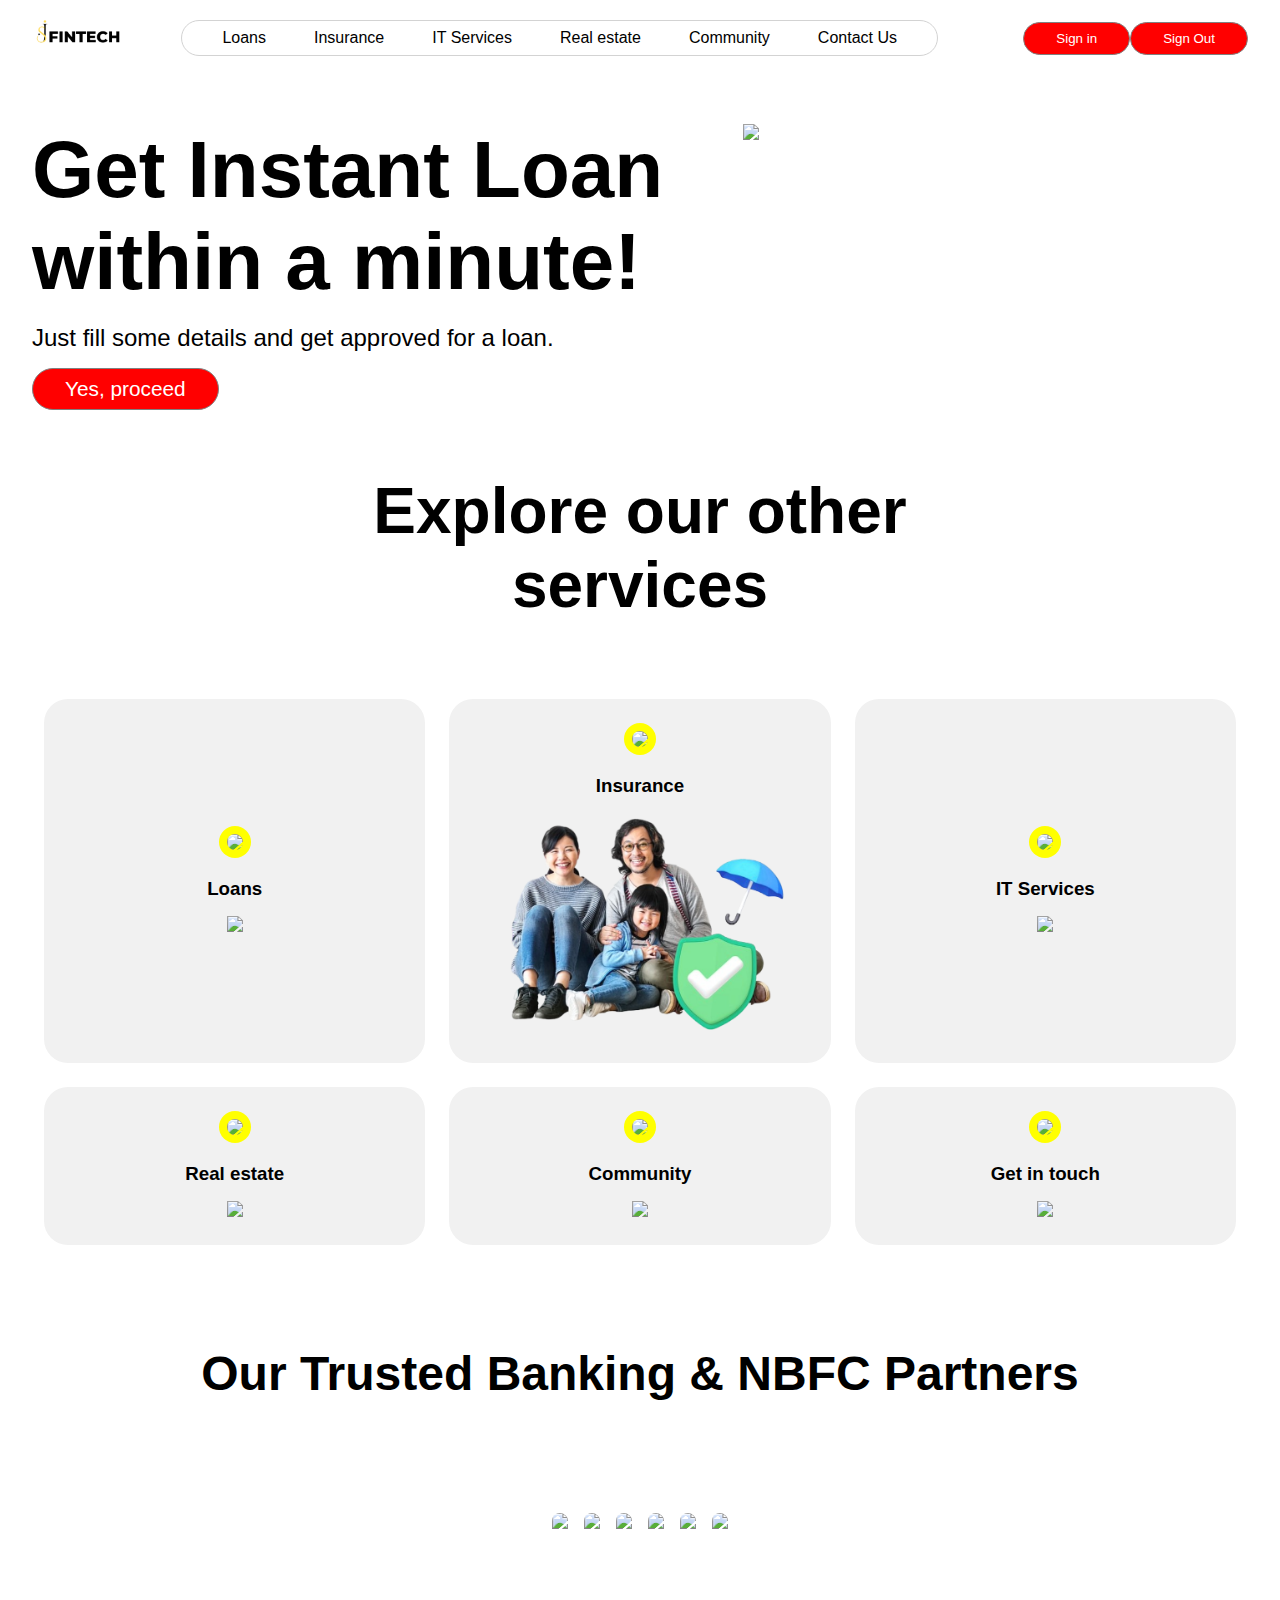
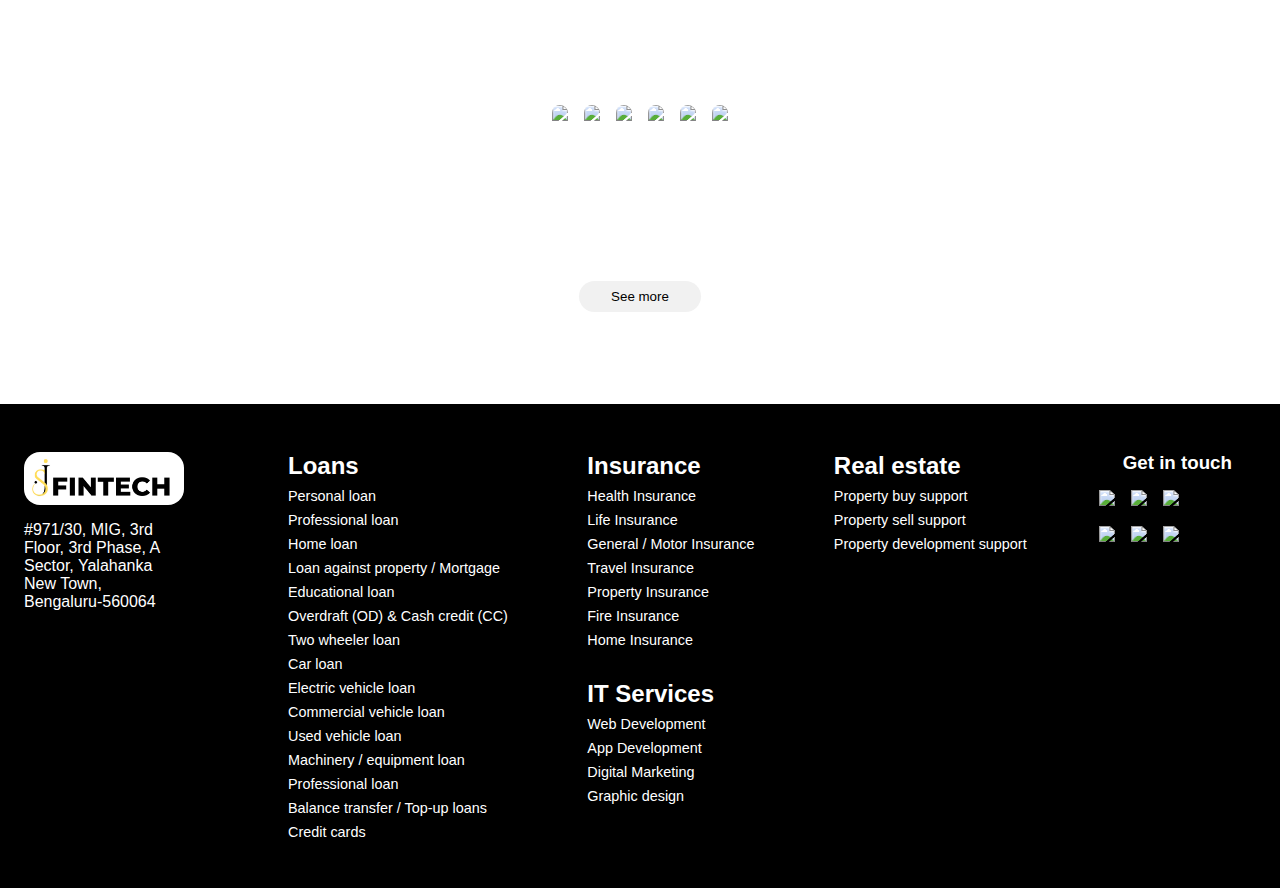
==== commit 504a64ae: "add 4 Lead Sheets so we generate leads" ====
--- a/index.html
+++ b/index.html
@@ -3,7 +3,8 @@
 <head>
     <meta charset="UTF-8">
     <meta name="viewport" content="width=device-width, initial-scale=1.0">
-    <script src="./index.js" defer type="module"></script>
+    <script src="https://apis.google.com/js/api.js"></script>
+    <script src="./index.js"></script>
     <link rel="stylesheet" href="style.css">
     <title>SJFSC</title>
 </head>
@@ -74,9 +75,10 @@
             </div>
         </div>
         <div class="buttons">
-            <button class="headerBtn" id="google-login-btn">
+            <button class="headerBtn" id="google-login-btn" onclick="signIn()">
                 Sign in
             </button>
+            <button onclick="signOut()">Sign Out</button>
         </div>
         <!-- Hamburger menu -->
         <div id="myNav" class="overlay">
--- a/style.css
+++ b/style.css
@@ -526,5 +526,34 @@
     }
 }
 
-
-
+/* Lead Sheet */
+
+.register_form {
+    display: flex;
+    flex-direction: column;
+    justify-content: space-between;
+    align-items: center;
+    margin: 2rem 2rem 4rem 2rem;
+}
+
+.register_form_top {
+    display: flex;
+    justify-content: space-evenly;
+    margin: 2rem;
+}
+
+input {
+    height: 2rem;
+    width: 20rem;
+}
+
+.register_form_left,
+.register_form_right {
+    display: flex;
+    flex-direction: column;
+    align-items: flex-start;
+    margin: 0 2rem;
+}
+
+
+
